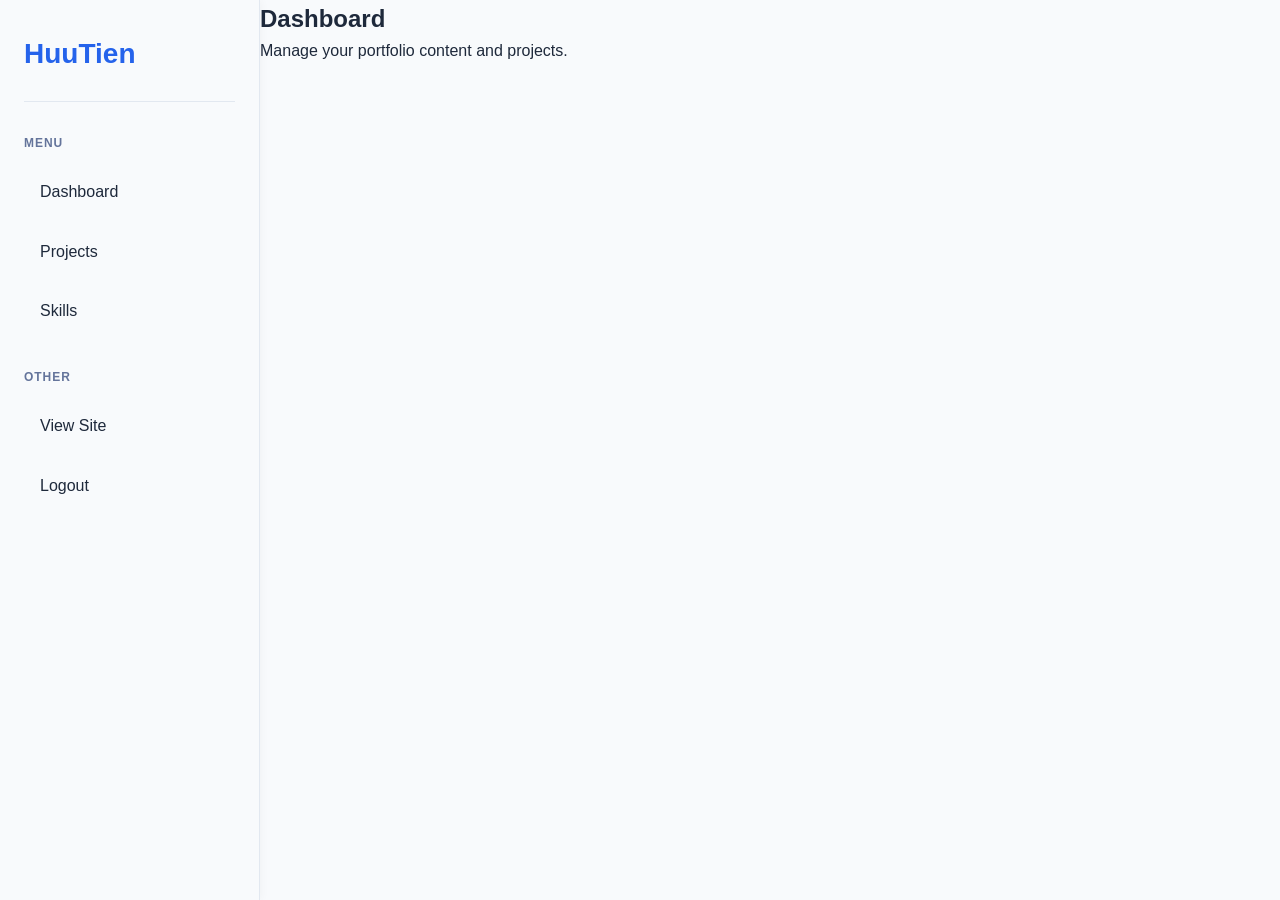
==== pages/admin.html @ 4491054c "feat: implement admin sidebar navigation" ====
<!DOCTYPE html>
<html lang="en">
<head>
    <meta charset="UTF-8">
    <meta name="viewport" content="width=device-width, initial-scale=1.0">

    <title>Admin Dashboard | Huu Tien Portfolio</title>

    <link rel="stylesheet" href="../css/main.css">
</head>
<body>

    <div class="admin-layout">

        <aside class="admin-sidebar">

            <h1 class="admin-logo">
                HuuTien
            </h1>

            <nav class="admin-nav">
                <div class="admin-nav-group">
                    <span class="admin-nav-title">Menu</span>

                    <a href="#">Dashboard</a>
                    <a href="#">Projects</a>
                    <a href="#">Skills</a>
                </div>

                <div class="admin-nav-group">
                    <span class="admin-nav-title">Other</span>
                    <a href="../index.html">View Site</a>
                    <a href="./login.html">Logout</a>
                </div>
            </nav>

        </aside>

        <main class="admin-main">
            <header class="admin-topbar">
                <div>
                    <h2>Dashboard</h2>
                    <p>
                        Manage your portfolio content and projects.
                    </p>
                </div>
            </header>
        </main>
    </div>
</body>
</html>
---- css/main.css ----
@import url("./base/reset.css");
@import url("./base/typography.css");
@import url("./base/variables.css");

@import url("./layout/navbar.css");
@import url("./layout/container.css");
@import url("./layout/footer.css");
@import url("./layout/grid.css");
@import url("./pages/home.css");

@import url("./components/card.css");
@import url("./components/section.css");
@import url("./components/button.css");

@import url("./pages/home.css");

@import url("./layout/responsive.css");

@import url("./pages/login.css");
@import url("./components/form.css");
@import url("./pages/admin.css");
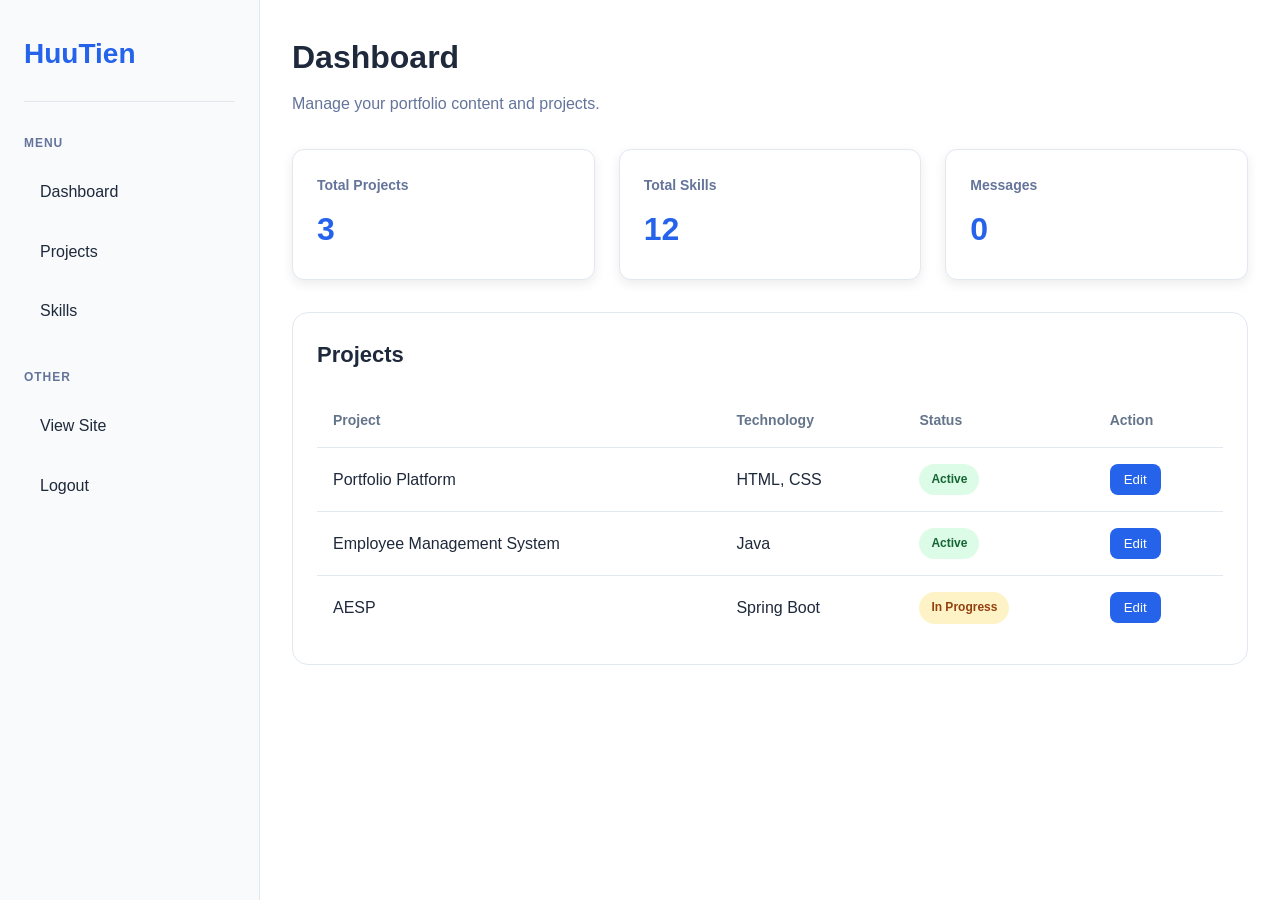
==== commit e8157d46: "feat: add admin dashboard stats and project table" ====
--- a/pages/admin.html
+++ b/pages/admin.html
@@ -45,6 +45,76 @@
                     </p>
                 </div>
             </header>
+
+            <section class="admin-stats">
+                <article class="card admin-stat-card">
+                    <h3>Total Projects</h3>
+                    <p>3</p>
+                </article>
+
+                <article class="card admin-stat-card">
+                    <h3>Total Skills</h3>
+                    <p>12</p>
+                </article>
+
+                <article class="card admin-stat-card">
+                    <h3>Messages</h3>
+                    <p>0</p>
+                </article>
+            </section>
+
+            <section class="admin-table-section">
+                <div class="table-header">
+                    <h3>Projects</h3>
+                </div>
+
+                <table class="admin-table">
+                    <thread>
+                        <tr>
+                            <th>Project</th>
+                            <th>Technology</th>
+                            <th>Status</th>
+                            <th>Action</th>
+                        </tr>
+                    </thread>
+
+                    <tbody>
+                        <tr>
+                            <td>Portfolio Platform</td>
+                            <td>HTML, CSS</td>
+                            <td>
+                                <span class="status active">Active</span>
+                            </td>
+                            <td>
+                                <button class="btn-edit">Edit</button>
+                            </td>
+                        </tr>
+
+                        <tr>
+                            <td>Employee Management System</td>
+                            <td>Java</td>
+                            <td>
+                                <span class="status active">Active</span>
+                            </td>
+                            <td>
+                                <button class="btn-edit">Edit</button>
+                            </td>
+                        </tr>
+
+                        <tr>
+                            <td>AESP</td>
+                            <td>Spring Boot</td>
+                            <td>
+                                <span class="status progress">In Progress</span>
+                            </td>
+                            <td>
+                                <button class="btn-edit">Edit</button>
+                            </td>
+                        </tr>
+
+                    </tbody>
+                </table>
+            </section>
         </main>
     </div>
 </body>
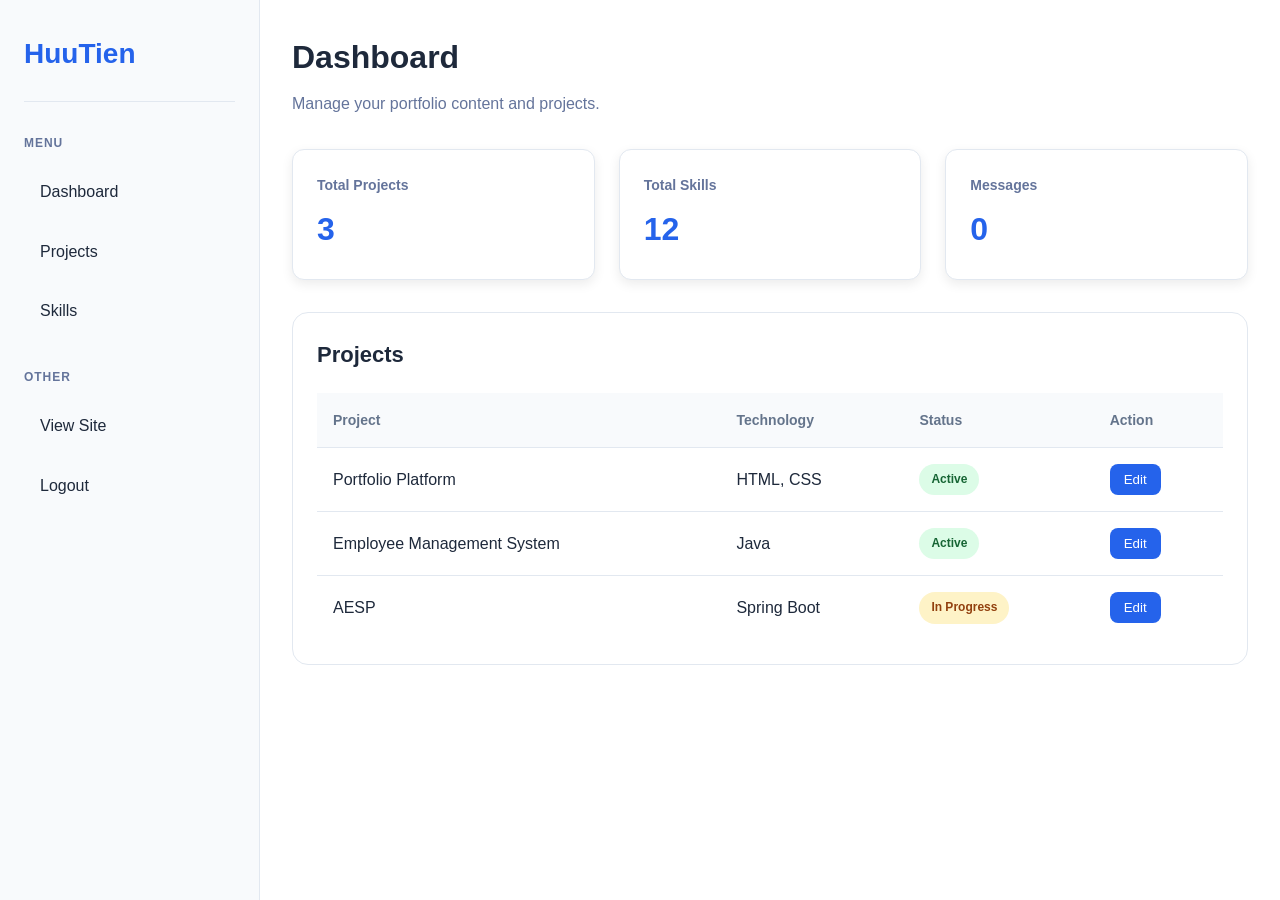
==== commit 1a414088: ": done admin" ====
--- a/pages/admin.html
+++ b/pages/admin.html
@@ -18,6 +18,10 @@
                 HuuTien
             </h1>
 
+            <button class="admin-menu-toggle">
+                ☰
+            </button>
+            
             <nav class="admin-nav">
                 <div class="admin-nav-group">
                     <span class="admin-nav-title">Menu</span>
@@ -69,14 +73,14 @@
                 </div>
 
                 <table class="admin-table">
-                    <thread>
+                    <thead>
                         <tr>
                             <th>Project</th>
                             <th>Technology</th>
                             <th>Status</th>
                             <th>Action</th>
                         </tr>
-                    </thread>
+                    </thead>
 
                     <tbody>
                         <tr>
--- a/css/main.css
+++ b/css/main.css
@@ -11,11 +11,10 @@
 @import url("./components/card.css");
 @import url("./components/section.css");
 @import url("./components/button.css");
+@import url("./components/form.css");
 
 @import url("./pages/home.css");
+@import url("./pages/login.css");
+@import url("./pages/admin.css");
 
-@import url("./layout/responsive.css");
-
-@import url("./pages/login.css");
-@import url("./components/form.css");
-@import url("./pages/admin.css");+@import url("./layout/responsive.css");
